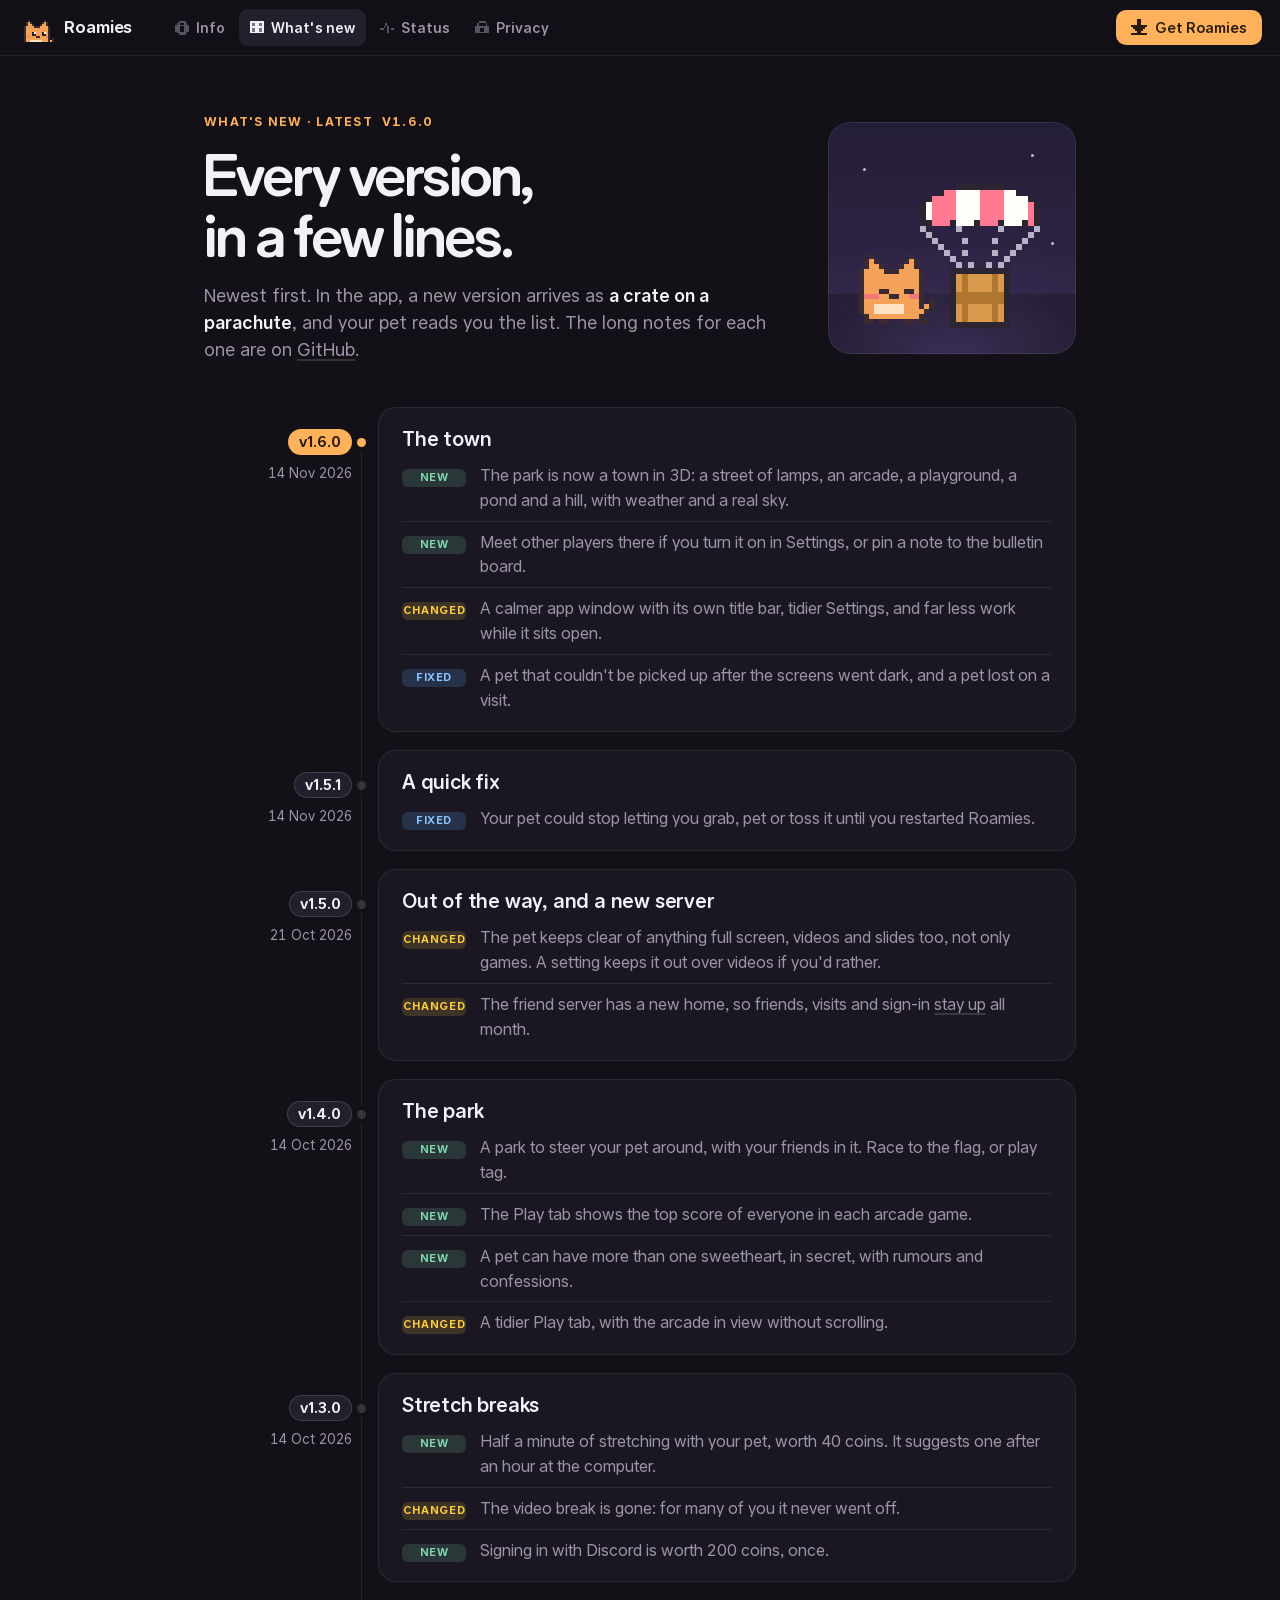
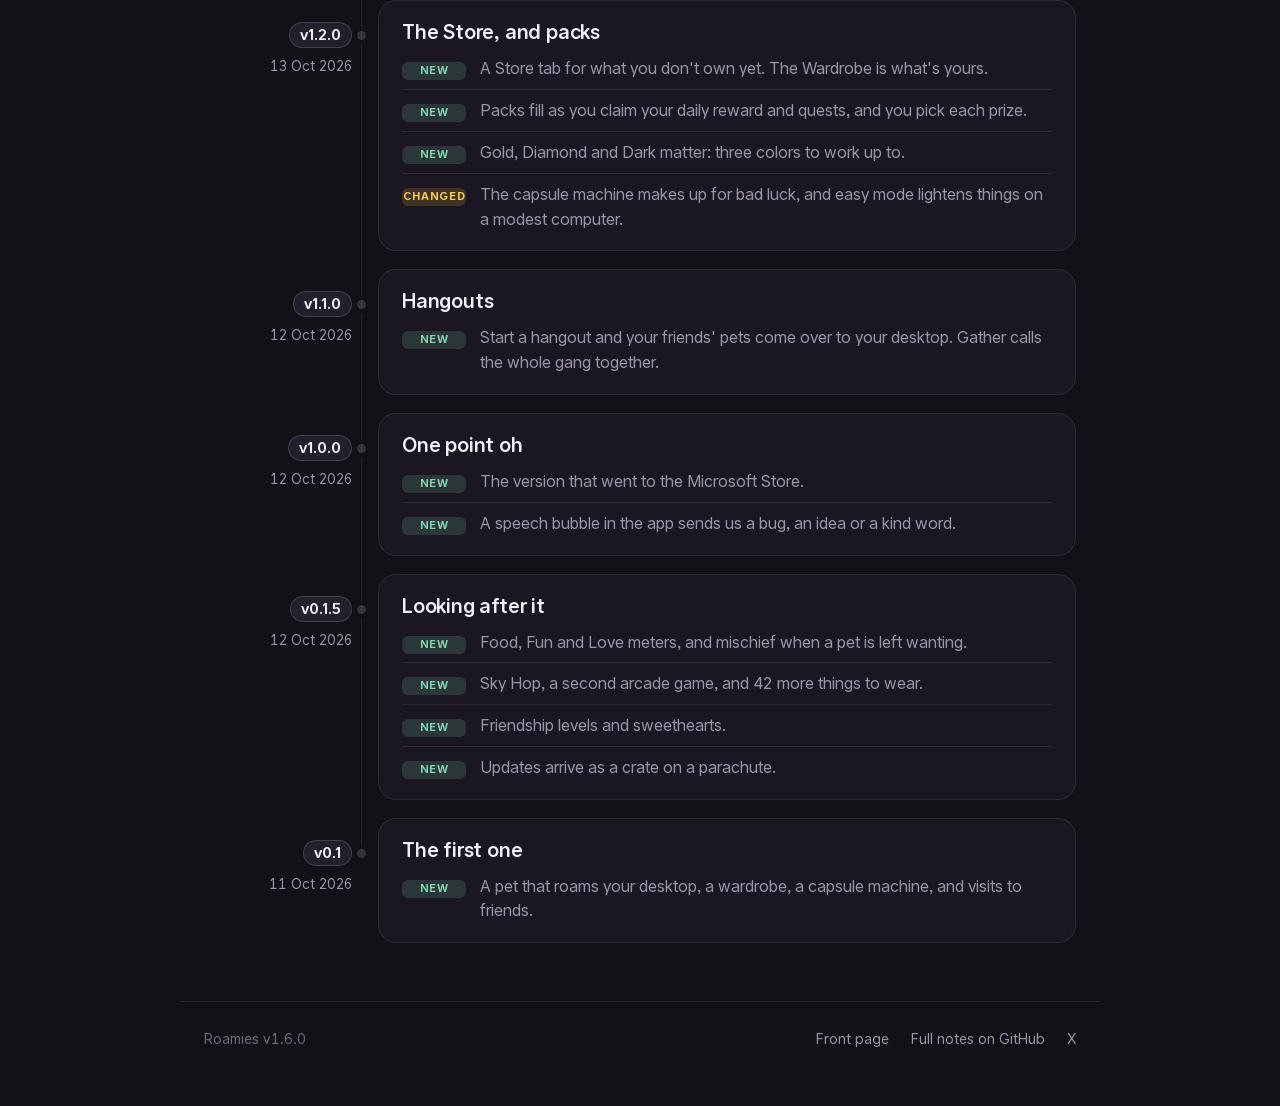
==== changelog.html @ f2e9f88b "Info, what's new, status and a page for a wrong address: four side pages in the app window's own loo" ====
<!doctype html>
<html lang="en">
<head>
<meta charset="utf-8">
<meta name="viewport" content="width=device-width, initial-scale=1">
<title>Roamies: what's new</title>
<meta name="description" content="Every version of the Roamies desktop pet, newest first, in a few lines each.">
<meta property="og:title" content="Roamies: what's new">
<meta property="og:description" content="Every version of the desktop pet, newest first, in a few lines each.">
<meta property="og:type" content="website">
<meta property="og:site_name" content="Roamies">
<meta property="og:url" content="https://userlaws.github.io/roamies/changelog.html">
<meta property="og:image" content="https://userlaws.github.io/roamies/preview.png">
<meta name="twitter:card" content="summary_large_image">
<meta name="twitter:site" content="@roamiesapp">
<link rel="canonical" href="https://userlaws.github.io/roamies/changelog.html">
<meta name="theme-color" content="#131017">
<link rel="icon" type="image/png" href="favicon.png">
<link rel="preload" href="fonts/Allo.woff2" as="font" type="font/woff2" crossorigin>
<link rel="stylesheet" href="css/pages.css">
</head>
<body>

<header class="top">
  <a class="brand" href="./" aria-label="Roamies, to the front page"><canvas id="brandFace" width="16" height="14"></canvas><span>Roamies</span></a>
  <nav class="tabs" aria-label="Pages">
    <a href="info.html"><canvas data-ico="info"></canvas>Info</a>
    <a class="on" href="changelog.html" aria-current="page"><canvas data-ico="box"></canvas>What's new</a>
    <a href="status.html"><canvas data-ico="pulse"></canvas>Status</a>
    <a href="privacy.html"><canvas data-ico="lock"></canvas>Privacy</a>
  </nav>
  <div class="top-end"><a class="btn" href="https://github.com/userlaws/roamies/releases/latest/download/Roamies-Setup.exe"><canvas data-ico="down"></canvas><span>Get Roamies</span></a></div>
</header>

<main class="wrap">
  <section class="hero">
    <div>
      <p class="kick">What's new · latest <span data-version>v1.6.0</span></p>
      <h1>Every version, in a few lines.</h1>
      <p class="lede">Newest first. In the app, a new version arrives as <b>a crate on a parachute</b>, and your pet reads you the list. The long notes for each one are on <a href="https://github.com/userlaws/roamies/releases">GitHub</a>.</p>
    </div>
    <div class="stage" aria-hidden="true">
      <i class="star" style="left: 14%; top: 20%"></i><i class="star" style="left: 82%; top: 14%; animation-delay: -1.4s"></i><i class="star" style="left: 90%; top: 52%; animation-delay: -.6s"></i>
      <canvas class="pet by" data-pet="cat" data-pose="happy" width="16" height="23"></canvas>
      <canvas class="drop" data-art="drop" width="20" height="24"></canvas>
    </div>
  </section>

  <!-- A version is one <li class="rel">: its number and day, a few words for a heading, and up to four lines.
       The newest goes first and carries class="newest". Tags: t-new (New), t-chg (Changed), t-fix (Fixed). -->
  <ol class="log" reversed>
    <li class="rel newest" id="v1.6.0">
      <div class="rel-when"><b>v1.6.0</b><time datetime="2026-11-14">14 Nov 2026</time></div>
      <article class="card">
        <h2>The town</h2>
        <ul class="changes">
          <li><i class="t-new">New</i><span>The park is now a town in 3D: a street of lamps, an arcade, a playground, a pond and a hill, with weather and a real sky.</span></li>
          <li><i class="t-new">New</i><span>Meet other players there if you turn it on in Settings, or pin a note to the bulletin board.</span></li>
          <li><i class="t-chg">Changed</i><span>A calmer app window with its own title bar, tidier Settings, and far less work while it sits open.</span></li>
          <li><i class="t-fix">Fixed</i><span>A pet that couldn't be picked up after the screens went dark, and a pet lost on a visit.</span></li>
        </ul>
      </article>
    </li>

    <li class="rel" id="v1.5.1">
      <div class="rel-when"><b>v1.5.1</b><time datetime="2026-11-14">14 Nov 2026</time></div>
      <article class="card">
        <h2>A quick fix</h2>
        <ul class="changes">
          <li><i class="t-fix">Fixed</i><span>Your pet could stop letting you grab, pet or toss it until you restarted Roamies.</span></li>
        </ul>
      </article>
    </li>

    <li class="rel" id="v1.5.0">
      <div class="rel-when"><b>v1.5.0</b><time datetime="2026-10-21">21 Oct 2026</time></div>
      <article class="card">
        <h2>Out of the way, and a new server</h2>
        <ul class="changes">
          <li><i class="t-chg">Changed</i><span>The pet keeps clear of anything full screen, videos and slides too, not only games. A setting keeps it out over videos if you'd rather.</span></li>
          <li><i class="t-chg">Changed</i><span>The friend server has a new home, so friends, visits and sign-in <a href="status.html">stay up</a> all month.</span></li>
        </ul>
      </article>
    </li>

    <li class="rel" id="v1.4.0">
      <div class="rel-when"><b>v1.4.0</b><time datetime="2026-10-14">14 Oct 2026</time></div>
      <article class="card">
        <h2>The park</h2>
        <ul class="changes">
          <li><i class="t-new">New</i><span>A park to steer your pet around, with your friends in it. Race to the flag, or play tag.</span></li>
          <li><i class="t-new">New</i><span>The Play tab shows the top score of everyone in each arcade game.</span></li>
          <li><i class="t-new">New</i><span>A pet can have more than one sweetheart, in secret, with rumours and confessions.</span></li>
          <li><i class="t-chg">Changed</i><span>A tidier Play tab, with the arcade in view without scrolling.</span></li>
        </ul>
      </article>
    </li>

    <li class="rel" id="v1.3.0">
      <div class="rel-when"><b>v1.3.0</b><time datetime="2026-10-14">14 Oct 2026</time></div>
      <article class="card">
        <h2>Stretch breaks</h2>
        <ul class="changes">
          <li><i class="t-new">New</i><span>Half a minute of stretching with your pet, worth 40 coins. It suggests one after an hour at the computer.</span></li>
          <li><i class="t-chg">Changed</i><span>The video break is gone: for many of you it never went off.</span></li>
          <li><i class="t-new">New</i><span>Signing in with Discord is worth 200 coins, once.</span></li>
        </ul>
      </article>
    </li>

    <li class="rel" id="v1.2.0">
      <div class="rel-when"><b>v1.2.0</b><time datetime="2026-10-13">13 Oct 2026</time></div>
      <article class="card">
        <h2>The Store, and packs</h2>
        <ul class="changes">
          <li><i class="t-new">New</i><span>A Store tab for what you don't own yet. The Wardrobe is what's yours.</span></li>
          <li><i class="t-new">New</i><span>Packs fill as you claim your daily reward and quests, and you pick each prize.</span></li>
          <li><i class="t-new">New</i><span>Gold, Diamond and Dark matter: three colors to work up to.</span></li>
          <li><i class="t-chg">Changed</i><span>The capsule machine makes up for bad luck, and easy mode lightens things on a modest computer.</span></li>
        </ul>
      </article>
    </li>

    <li class="rel" id="v1.1.0">
      <div class="rel-when"><b>v1.1.0</b><time datetime="2026-10-12">12 Oct 2026</time></div>
      <article class="card">
        <h2>Hangouts</h2>
        <ul class="changes">
          <li><i class="t-new">New</i><span>Start a hangout and your friends' pets come over to your desktop. Gather calls the whole gang together.</span></li>
        </ul>
      </article>
    </li>

    <li class="rel" id="v1.0.0">
      <div class="rel-when"><b>v1.0.0</b><time datetime="2026-10-12">12 Oct 2026</time></div>
      <article class="card">
        <h2>One point oh</h2>
        <ul class="changes">
          <li><i class="t-new">New</i><span>The version that went to the Microsoft Store.</span></li>
          <li><i class="t-new">New</i><span>A speech bubble in the app sends us a bug, an idea or a kind word.</span></li>
        </ul>
      </article>
    </li>

    <li class="rel" id="v0.1.5">
      <div class="rel-when"><b>v0.1.5</b><time datetime="2026-10-12">12 Oct 2026</time></div>
      <article class="card">
        <h2>Looking after it</h2>
        <ul class="changes">
          <li><i class="t-new">New</i><span>Food, Fun and Love meters, and mischief when a pet is left wanting.</span></li>
          <li><i class="t-new">New</i><span>Sky Hop, a second arcade game, and 42 more things to wear.</span></li>
          <li><i class="t-new">New</i><span>Friendship levels and sweethearts.</span></li>
          <li><i class="t-new">New</i><span>Updates arrive as a crate on a parachute.</span></li>
        </ul>
      </article>
    </li>

    <li class="rel" id="v0.1.0">
      <div class="rel-when"><b>v0.1</b><time datetime="2026-10-11">11 Oct 2026</time></div>
      <article class="card">
        <h2>The first one</h2>
        <ul class="changes">
          <li><i class="t-new">New</i><span>A pet that roams your desktop, a wardrobe, a capsule machine, and visits to friends.</span></li>
        </ul>
      </article>
    </li>
  </ol>
</main>

<footer class="foot">
  <span>Roamies <span data-version>v1.6.0</span></span>
  <a href="./">Front page</a><a href="https://github.com/userlaws/roamies/releases">Full notes on GitHub</a><a href="https://x.com/roamiesapp">X</a>
</footer>

<script src="js/sprites.js"></script>
<script src="js/pages.js"></script>
</body>
</html>
---- css/pages.css ----
/* The side pages: info, what's new, status and the page for a wrong address.
   The front page is the pet's desktop. These are the app's own window: calm surfaces in a few steps of the same
   night purple, hairline edges, one accent (orange), and Allo for the type. Pixel art is for the pets and their
   things; everything around them is smooth. This file stands alone: it does not need site.css. */
/* Allo, by Josh Puckett (SIL Open Font License 1.1: fonts/Allo-OFL.txt). One variable file: weight 100 to 900. */
@font-face { font-family: "Allo"; src: url("../fonts/Allo.woff2") format("woff2"); font-weight: 100 900; font-style: normal; font-display: swap; }
:root {
  --bg: #131017; --panel: #1b1722; --raised: #241f2d; --hover: #2c2638; --line: #ffffff14; --line-strong: #ffffff24;
  --ink: #f4f0f7; --muted: #9c94a8; --faint: #6f6879; --accent: #ffb25b; --accent-ink: #2a1a0c; --pink: #ff7a90; --good: #7fd6b0; --warn: #ffcf3f; --sky: #5aa9ff;
  --ui: "Allo", "Segoe UI Variable Text", "Segoe UI", system-ui, sans-serif;
  --display: "Allo", "Segoe UI Variable Display", "Segoe UI", system-ui, sans-serif;
  --code: "Cascadia Mono", Consolas, ui-monospace, monospace;
  --top-h: 56px;
}
* { box-sizing: border-box; }
html { scroll-behavior: smooth; scroll-padding-top: calc(var(--top-h) + 20px); -webkit-text-size-adjust: 100%; }
body { margin: 0; background: var(--bg); color: var(--ink); font: 16px/1.55 var(--ui); font-variant-numeric: tabular-nums; -webkit-font-smoothing: antialiased; overflow-x: hidden; }
canvas { image-rendering: pixelated; }
button { font: inherit; color: inherit; cursor: pointer; }
[hidden] { display: none !important; }
:focus-visible { outline: 2px solid var(--accent); outline-offset: 2px; border-radius: 6px; }
::selection { background: var(--accent); color: var(--accent-ink); }
p { margin: 0 0 12px; }
p:last-child { margin-bottom: 0; }
a { color: inherit; text-decoration-color: var(--line-strong); text-decoration-thickness: 1.5px; text-underline-offset: 3px; transition: color .15s, text-decoration-color .15s; }
a:hover { color: var(--accent); text-decoration-color: currentColor; }
.muted { color: var(--muted); }
.small { font-size: 14px; }
code { padding: 2px 7px; border-radius: 6px; background: var(--raised); font: 13.5px var(--code); }
kbd { display: inline-block; min-width: 26px; padding: 2px 7px 3px; border-radius: 7px; background: var(--raised); box-shadow: inset 0 0 0 1px var(--line-strong), 0 2px 0 #0006; font: 600 13px/1.4 var(--ui); text-align: center; }

/* ---------- the header: the app window's own title bar, with a tab a page ---------- */
.top { position: sticky; top: 0; z-index: 20; display: flex; align-items: center; gap: 2px; height: var(--top-h); padding: 0 18px 0 22px; background: color-mix(in srgb, var(--bg) 88%, transparent); backdrop-filter: blur(14px); -webkit-backdrop-filter: blur(14px); border-bottom: 1px solid var(--line); }
.brand { display: flex; align-items: center; gap: 10px; margin-right: 22px; padding: 6px 8px 6px 0; font: 650 17px/1 var(--display); letter-spacing: -.1px; color: var(--ink); text-decoration: none; white-space: nowrap; }
.brand:hover { color: var(--ink); }
.brand canvas { width: 32px; height: 28px; transition: transform .15s; }
.brand:hover canvas { transform: translateY(-2px); }
.tabs { display: flex; gap: 3px; min-width: 0; overflow-x: auto; scrollbar-width: none; }
.tabs::-webkit-scrollbar { display: none; }
.tabs a { display: flex; align-items: center; gap: 7px; padding: 8px 11px; border-radius: 9px; white-space: nowrap; color: var(--muted); font-weight: 600; font-size: 14px; text-decoration: none; transition: background-color .15s, color .15s; }
.tabs a:hover { color: var(--ink); background: #ffffff0a; }
.tabs a.on { color: var(--ink); background: var(--raised); }
.tabs canvas { width: 14px; height: 14px; opacity: .5; }
.tabs a.on canvas, .tabs a:hover canvas { opacity: 1; }
.top-end { margin-left: auto; display: flex; align-items: center; gap: 10px; padding-left: 12px; }
/* the lamp on the Status tab: grey until the status page has looked */
.lamp { flex: none; display: inline-block; width: 8px; height: 8px; border-radius: 50%; background: var(--faint); }
.lamp.ok { background: var(--good); box-shadow: 0 0 0 3px color-mix(in srgb, var(--good) 22%, transparent); }
.lamp.some { background: var(--warn); box-shadow: 0 0 0 3px color-mix(in srgb, var(--warn) 22%, transparent); }
.lamp.bad { background: var(--pink); box-shadow: 0 0 0 3px color-mix(in srgb, var(--pink) 22%, transparent); }
.lamp.wait { background: var(--warn); animation: lamp 1.1s ease-in-out infinite; }
@keyframes lamp { 50% { opacity: .3; } }

/* ---------- buttons: flat, a soft press ---------- */
.btn { display: inline-flex; align-items: center; justify-content: center; gap: 8px; border: 0; border-radius: 10px; padding: 9px 15px; font-weight: 600; font-size: 14.5px; line-height: 1.2; background: var(--accent); color: var(--accent-ink); text-decoration: none; white-space: nowrap; transition: background-color .15s, filter .15s, transform .1s; }
.btn:hover { filter: brightness(1.07); color: var(--accent-ink); }
.btn:active { transform: scale(.97); }
.btn.ghost { background: var(--raised); color: var(--ink); box-shadow: inset 0 0 0 1px var(--line); }
.btn.ghost:hover { background: var(--hover); filter: none; color: var(--ink); }
.btn.big { padding: 13px 22px; font-size: 16px; border-radius: 12px; }
.btn:disabled { background: var(--raised); color: var(--faint); cursor: default; filter: none; transform: none; }
.btn canvas { width: 16px; height: 16px; }
.btn-row { display: flex; flex-wrap: wrap; align-items: center; gap: 10px; }

/* ---------- the page ---------- */
.wrap { max-width: 920px; margin: 0 auto; padding: 56px 24px 40px; }
.hero { display: grid; grid-template-columns: minmax(0, 1fr) auto; gap: 28px 44px; align-items: center; margin-bottom: 44px; }
.kick { display: flex; align-items: center; gap: 9px; margin: 0 0 14px; color: var(--accent); font-size: 12.5px; font-weight: 700; letter-spacing: .1em; text-transform: uppercase; }
h1 { margin: 0 0 16px; font: 650 clamp(36px, 5.6vw, 58px)/1.04 var(--display); letter-spacing: -.03em; text-wrap: balance; }
.lede { max-width: 54ch; margin: 0; color: var(--muted); font-size: 18px; line-height: 1.5; text-wrap: pretty; }
.lede b, .lede strong { color: var(--ink); font-weight: 600; }
.hero .btn-row { margin-top: 24px; }
/* the stage: the pet's bit of dusk, as in the app's side panel */
.stage { position: relative; width: 248px; height: 232px; border-radius: 22px; overflow: hidden; display: flex; align-items: flex-end; justify-content: center;
  background: radial-gradient(120% 70% at 50% 100%, #3a2d55 0%, transparent 70%), linear-gradient(#241d38, #2f2546 74%, #1f1a2b 74%, #1b1724); box-shadow: inset 0 0 0 1px var(--line); transition: background-color .4s; }
.stage canvas.pet { width: 128px; height: auto; margin-bottom: 30px; transform-origin: 50% 100%; }
.stage .star { position: absolute; width: 3px; height: 3px; border-radius: 50%; background: #fff; opacity: .7; animation: lamp 3s ease-in-out infinite; }
.stage.wide { width: 100%; height: 300px; }
/* a storm: the same stage with the light gone out of it, and rain */
.stage.storm { background: linear-gradient(#15121c, #1e1a29 74%, #17141f 74%, #131017); }
.stage.storm::before { content: ""; position: absolute; inset: -40px 0 26%; background: repeating-linear-gradient(100deg, transparent 0 22px, #8fa3c838 22px 23.5px, transparent 23.5px 54px); animation: rain .5s linear infinite; }
@keyframes rain { to { transform: translate(-9.5px, 54px); } }
.stage.fair { background: radial-gradient(120% 70% at 50% 100%, #3a2d55 0%, transparent 70%), linear-gradient(#241d38, #2f2546 74%, #1f1a2b 74%, #1b1724); }
/* what the pet has to say */
.says { position: absolute; left: 50%; top: 10px; max-width: calc(100% - 28px); padding: 7px 12px 8px; border-radius: 12px; background: var(--ink); color: #1d1826; font-weight: 600; font-size: 14.5px; line-height: 1.25; text-align: center; transform: translateX(-50%); white-space: nowrap; animation: says .22s ease-out; }
.says::after { content: ""; position: absolute; left: 50%; bottom: -5px; width: 12px; height: 12px; margin-left: -6px; border-radius: 2px; background: var(--ink); transform: rotate(45deg); }
.says:empty { display: none; }
@keyframes says { from { transform: translateX(-50%) translateY(6px) scale(.94); } }

/* ---------- cards ---------- */
.card { position: relative; margin-bottom: 18px; padding: 24px 26px 26px; border-radius: 18px; background: var(--panel); box-shadow: inset 0 0 0 1px var(--line); }
.card > header { display: flex; align-items: center; gap: 12px; margin-bottom: 16px; }
.card h2 { margin: 0; font: 600 21px/1.2 var(--display); letter-spacing: -.2px; }
.card > header small { margin-left: auto; color: var(--muted); font-size: 13.5px; text-align: right; }
.gi { flex: none; display: grid; place-items: center; width: 34px; height: 34px; border-radius: 10px; background: color-mix(in srgb, var(--accent) 10%, var(--raised)); color: var(--accent); }
.gi canvas { width: 16px; height: 16px; }
.two { display: grid; grid-template-columns: 1fr 1fr; gap: 18px; }
.two > .card { margin-bottom: 0; }
.two { margin-bottom: 18px; }
h3 { margin: 22px 0 10px; font: 600 12px/1 var(--ui); text-transform: uppercase; letter-spacing: .08em; color: var(--muted); }
h3:first-child { margin-top: 0; }
/* one grouped list with hairlines: a word, and what it means */
.rows { margin: 0; padding: 0; list-style: none; }
.rows > li, .rows > div { display: grid; grid-template-columns: 112px minmax(0, 1fr); gap: 4px 18px; align-items: baseline; padding: 13px 0; border-top: 1px solid var(--line); }
.rows > li:first-child, .rows > div:first-child { border-top: 0; padding-top: 2px; }
.rows > li:last-child, .rows > div:last-child { padding-bottom: 0; }
.rows b, .rows dt { font-weight: 650; color: var(--ink); }
.rows dd { margin: 0; }
.rows span, .rows dd { color: var(--muted); }
.rows span b, .rows dd b { color: var(--ink); font-weight: 600; }
.rows a.go { color: var(--accent); font-weight: 600; font-size: 14px; text-decoration: none; white-space: nowrap; }
.rows a.go:hover { text-decoration: underline; }
.dots { margin: 0; padding: 0; list-style: none; }
.dots li { position: relative; padding: 5px 0 5px 20px; color: var(--muted); }
.dots li::before { content: ""; position: absolute; left: 3px; top: 14px; width: 6px; height: 6px; border-radius: 50%; background: var(--good); }
.dots.waits li::before { background: var(--warn); }
.dots b { color: var(--ink); font-weight: 600; }

/* ---------- info ---------- */
.facts { display: grid; grid-template-columns: repeat(5, minmax(0, 1fr)); gap: 10px; margin: 0 0 18px; padding: 0; list-style: none; }
.facts li { padding: 16px 10px 14px; border-radius: 16px; background: var(--panel); box-shadow: inset 0 0 0 1px var(--line); text-align: center; }
.facts .fig { display: flex; align-items: flex-end; justify-content: center; height: 72px; margin-bottom: 10px; }
.facts canvas { display: block; width: 48px; height: auto; }
.facts b { display: block; font: 650 30px/1 var(--display); letter-spacing: -.02em; }
.facts span { display: block; margin-top: 5px; color: var(--muted); font-size: 13.5px; }
.asks details { border-top: 1px solid var(--line); }
.asks details:first-of-type { border-top: 0; }
.asks summary { display: flex; align-items: center; gap: 12px; padding: 14px 0; font-weight: 600; cursor: pointer; list-style: none; transition: color .15s; }
.asks details:first-of-type summary { padding-top: 2px; }
.asks summary::-webkit-details-marker { display: none; }
.asks summary::after { content: ""; flex: none; width: 8px; height: 8px; margin: -4px 4px 0 auto; border-right: 2px solid var(--muted); border-bottom: 2px solid var(--muted); transform: rotate(45deg); transition: transform .18s; }
.asks details[open] summary::after { transform: rotate(-135deg); margin-top: 4px; }
.asks summary:hover { color: var(--accent); }
.asks details p { max-width: 64ch; margin: 0 0 16px; color: var(--muted); }
.asks details p b { color: var(--ink); font-weight: 600; }
.get { display: flex; flex-wrap: wrap; align-items: center; gap: 18px 28px; padding: 26px 28px; background: radial-gradient(90% 140% at 100% 0%, #ffb25b1c, transparent 60%), var(--panel); }
.get div { flex: 1; min-width: 240px; }
.get h2 { margin-bottom: 6px; font-size: 24px; }
.get p { color: var(--muted); }
.doors { display: grid; grid-template-columns: repeat(3, minmax(0, 1fr)); gap: 12px; margin: 0 0 18px; padding: 0; list-style: none; }
.doors a { display: block; height: 100%; padding: 18px 20px 20px; border-radius: 16px; background: var(--panel); box-shadow: inset 0 0 0 1px var(--line); text-decoration: none; transition: transform .15s, box-shadow .15s, background-color .15s; }
.doors a:hover { color: var(--ink); background: var(--raised); transform: translateY(-2px); box-shadow: inset 0 0 0 1.5px var(--accent), 0 10px 24px #0006; }
.doors b { display: flex; align-items: center; gap: 9px; margin-bottom: 6px; font: 600 17px/1.2 var(--display); }
.doors b canvas { width: 14px; height: 14px; color: var(--accent); }
.doors span { color: var(--muted); font-size: 14.5px; line-height: 1.4; }

/* ---------- what's new: one row a version, newest first ---------- */
.log { position: relative; margin: 0; padding: 0; list-style: none; }
.rel { display: grid; grid-template-columns: 148px minmax(0, 1fr); gap: 0 26px; padding-bottom: 18px; scroll-margin-top: calc(var(--top-h) + 20px); }
.rel-when { position: relative; padding-top: 22px; text-align: right; }
.rel-when b { display: inline-block; padding: 5px 11px 6px; border-radius: 999px; background: var(--raised); box-shadow: inset 0 0 0 1px var(--line-strong); font: 650 15px/1 var(--display); }
.rel-when time { display: block; margin-top: 8px; color: var(--muted); font-size: 13.5px; }
/* the thread the versions hang on */
.rel-when::after { content: ""; position: absolute; right: -14px; top: 31px; width: 9px; height: 9px; border-radius: 50%; background: var(--line-strong); box-shadow: 0 0 0 4px var(--bg); z-index: 1; }
.rel::before { content: ""; position: absolute; left: 157px; top: 0; bottom: 0; width: 1px; background: var(--line); }
.rel { position: relative; }
.rel:first-child::before { top: 34px; }
.rel:last-child::before { bottom: auto; height: 34px; }
.rel.newest .rel-when b { background: var(--accent); color: var(--accent-ink); box-shadow: none; }
.rel.newest .rel-when::after { background: var(--accent); }
.rel .card { margin: 0; padding: 20px 24px 20px; }
.rel h2 { margin: 0 0 12px; font: 600 20px/1.2 var(--display); letter-spacing: -.2px; }
.changes { margin: 0; padding: 0; list-style: none; }
.changes li { display: grid; grid-template-columns: 64px minmax(0, 1fr); gap: 14px; align-items: baseline; padding: 8px 0; border-top: 1px solid var(--line); color: var(--muted); }
.changes li:first-child { border-top: 0; padding-top: 0; }
.changes li:last-child { padding-bottom: 0; }
.changes i { padding: 3px 0 4px; border-radius: 6px; font: 700 11px/1 var(--ui); font-style: normal; letter-spacing: .06em; text-align: center; text-transform: uppercase; }
.t-new { background: color-mix(in srgb, var(--good) 16%, transparent); color: var(--good); }
.t-fix { background: color-mix(in srgb, var(--sky) 18%, transparent); color: #8cc4ff; }
.t-chg { background: color-mix(in srgb, var(--warn) 15%, transparent); color: var(--warn); }
/* how a version arrives: a crate on a parachute */
.drop { width: 120px; height: auto; margin-bottom: 26px; transform-origin: 50% 0; animation: sway 3.4s ease-in-out infinite alternate; }
@keyframes sway { from { transform: rotate(-4deg); } to { transform: rotate(4deg); } }
.stage .pet.by { position: absolute; left: 26px; bottom: 0; width: 80px; margin-bottom: 30px; }
.stage .drop { margin-left: 56px; }

/* ---------- status ---------- */
.notice { display: flex; gap: 14px; margin-bottom: 18px; padding: 18px 22px; border-radius: 16px; background: color-mix(in srgb, var(--warn) 9%, var(--panel)); box-shadow: inset 0 0 0 1px color-mix(in srgb, var(--warn) 45%, transparent); }
.notice.down { background: color-mix(in srgb, var(--pink) 9%, var(--panel)); box-shadow: inset 0 0 0 1px color-mix(in srgb, var(--pink) 50%, transparent); }
.notice .lamp { margin-top: 9px; }
.notice b { display: block; font: 600 18px/1.3 var(--display); }
.notice p { margin: 4px 0 0; color: var(--muted); }
.notice small { display: block; margin-top: 8px; color: var(--faint); font-size: 13px; }
.checks { margin: 0; padding: 0; list-style: none; }
.checks li { display: grid; grid-template-columns: 14px minmax(0, 1fr) auto; gap: 3px 14px; align-items: center; padding: 16px 0; border-top: 1px solid var(--line); }
.checks li:first-child { border-top: 0; padding-top: 2px; }
.checks li:last-child { padding-bottom: 0; }
.checks b { font-weight: 650; font-size: 17px; }
.checks em { font-style: normal; font-weight: 600; font-size: 15px; color: var(--good); text-align: right; }
.checks li.bad em { color: var(--pink); }
.checks li.some em { color: var(--warn); }
.checks li.wait em, .checks li.off em { color: var(--muted); }
.checks small { grid-column: 2 / -1; color: var(--muted); font-size: 14px; line-height: 1.45; }
.checked { display: flex; flex-wrap: wrap; align-items: center; justify-content: space-between; gap: 10px 16px; margin-top: 18px; padding-top: 16px; border-top: 1px solid var(--line); color: var(--muted); font-size: 14px; }
/* thirty days, a bar a day */
.days-row { margin-top: 20px; }
.days-row:first-of-type { margin-top: 0; }
.days-head { display: flex; align-items: baseline; justify-content: space-between; gap: 12px; margin-bottom: 9px; font-weight: 600; }
.days-head span { color: var(--muted); font-weight: 400; font-size: 14px; }
.days { display: grid; grid-template-columns: repeat(30, minmax(0, 1fr)); gap: 3px; }
.days i { height: 34px; border-radius: 3px; background: var(--raised); transition: transform .12s; }
.days i:hover { transform: scaleY(1.12); }
.days i.ok { background: var(--good); }
.days i.some { background: var(--warn); }
.days i.bad { background: var(--pink); }
.days-foot { display: flex; justify-content: space-between; margin-top: 7px; color: var(--faint); font-size: 12.5px; }
.key { display: flex; flex-wrap: wrap; gap: 6px 18px; margin: 20px 0 0; padding: 16px 0 0; border-top: 1px solid var(--line); list-style: none; color: var(--muted); font-size: 13.5px; }
.key li { display: flex; align-items: center; gap: 7px; }
.key i { width: 10px; height: 10px; border-radius: 3px; background: var(--raised); }
.key i.ok { background: var(--good); } .key i.some { background: var(--warn); } .key i.bad { background: var(--pink); }
.entries { margin: 0; padding: 0; list-style: none; }
.entries li { padding: 16px 0; border-top: 1px solid var(--line); }
.entries li:first-child { border-top: 0; padding-top: 2px; }
.entries li:last-child { padding-bottom: 0; }
.entries .when { display: block; margin-bottom: 4px; color: var(--accent); font-size: 12.5px; font-weight: 700; letter-spacing: .08em; text-transform: uppercase; }
.entries b { display: block; margin-bottom: 4px; font: 600 17px/1.3 var(--display); }
.entries p { margin: 0; color: var(--muted); }
.entries .empty { color: var(--muted); }

/* ---------- a wrong address ---------- */
.lost { max-width: 760px; padding-top: 40px; text-align: center; }
.lost h1 { margin-top: 30px; }
.lost .lede { margin: 0 auto; }
.lost .btn-row { justify-content: center; margin-top: 26px; }
.lost .hint { margin-top: 22px; color: var(--muted); font-size: 14.5px; }
.field { position: relative; height: 300px; border-radius: 22px; overflow: hidden; text-align: left;
  background: radial-gradient(120% 70% at 50% 100%, #3a2d55 0%, transparent 70%), linear-gradient(#241d38, #2f2546 74%, #1f1a2b 74%, #1b1724); box-shadow: inset 0 0 0 1px var(--line); }
.field .big404 { position: absolute; inset: 0 0 26%; display: grid; place-items: center; font: 700 clamp(120px, 26vw, 210px)/1 var(--display); letter-spacing: -.06em; color: #ffffff0b; user-select: none; }
.field .walker { position: absolute; left: 0; bottom: 26%; width: 96px; height: auto; margin-bottom: -6px; transform: translateX(var(--x, -120px)) scaleX(var(--face, 1)); will-change: transform; cursor: pointer; }
.field .print { position: absolute; bottom: calc(26% - 34px); width: 24px; height: 24px; color: #ffffff3d; opacity: 0; transition: opacity .4s; }
.field .print.on { opacity: 1; }
.field .bubble { position: absolute; bottom: calc(26% + 150px); left: 0; padding: 8px 13px 9px; border-radius: 12px; background: var(--ink); color: #1d1826; font-weight: 600; font-size: 15px; line-height: 1.25; width: max-content; max-width: min(260px, calc(100% - 24px)); text-align: center; transform: translateX(calc(var(--x, 0px) + 48px - 50%)); }
.field .bubble::after { content: ""; position: absolute; left: 50%; bottom: -5px; width: 12px; height: 12px; margin-left: -6px; border-radius: 2px; background: var(--ink); transform: rotate(45deg); }
.field .edge { position: absolute; right: 18px; bottom: calc(26% + 12px); color: var(--faint); font-size: 13px; }

/* ---------- the foot ---------- */
.foot { max-width: 920px; margin: 0 auto; padding: 26px 24px 56px; display: flex; flex-wrap: wrap; gap: 8px 22px; align-items: center; color: var(--faint); font-size: 14px; border-top: 1px solid var(--line); }
.foot span { margin-right: auto; }
.foot a { color: var(--muted); text-decoration: none; }
.foot a:hover { color: var(--accent); }
.noscript { margin: 0 0 18px; padding: 14px 18px; border-radius: 12px; background: var(--raised); color: var(--muted); }

@media (max-width: 760px) {
  .wrap { padding: 36px 16px 28px; }
  .hero { grid-template-columns: 1fr; margin-bottom: 32px; }
  .hero .stage { order: -1; width: 100%; height: 200px; }
  .stage canvas.pet { width: 112px; }
  .two, .doors { grid-template-columns: 1fr; }
  .facts { grid-template-columns: repeat(3, minmax(0, 1fr)); }
  .card { padding: 20px 18px 22px; border-radius: 16px; }
  .rows > li, .rows > div { grid-template-columns: 1fr; gap: 2px; }
  .rel { grid-template-columns: 1fr; padding-bottom: 22px; }
  .rel::before, .rel-when::after { display: none; }
  .rel-when { display: flex; align-items: center; gap: 12px; padding: 0 0 10px 4px; text-align: left; }
  .rel-when time { margin: 0; }
  .changes li { grid-template-columns: 56px minmax(0, 1fr); gap: 12px; }
  .checks li { grid-template-columns: 14px minmax(0, 1fr); }
  .checks em { grid-column: 2; text-align: left; }
  .days { gap: 2px; }
  .days i { height: 28px; border-radius: 2px; }
  .field { height: 250px; }
  .field .walker { width: 80px; }
  .field .bubble { bottom: calc(26% + 126px); transform: translateX(calc(var(--x, 0px) + 40px - 50%)); }
  .top { padding: 0 10px 0 12px; }
  .brand { margin-right: 2px; padding-right: 4px; }
  .tabs { gap: 1px; }
  .tabs a { font-size: 13px; }
  .top-end { padding-left: 6px; }
  .brand span { display: none; }
  .tabs canvas { display: none; }
  .tabs a { padding: 8px 7px; gap: 5px; }
  .top-end .btn span { display: none; }
  .top-end .btn { padding: 9px 11px; }
}
@media (prefers-reduced-motion: reduce) {
  html { scroll-behavior: auto; }
  *, *::before, *::after { animation-duration: .01s !important; animation-iteration-count: 1 !important; transition: none !important; }
}
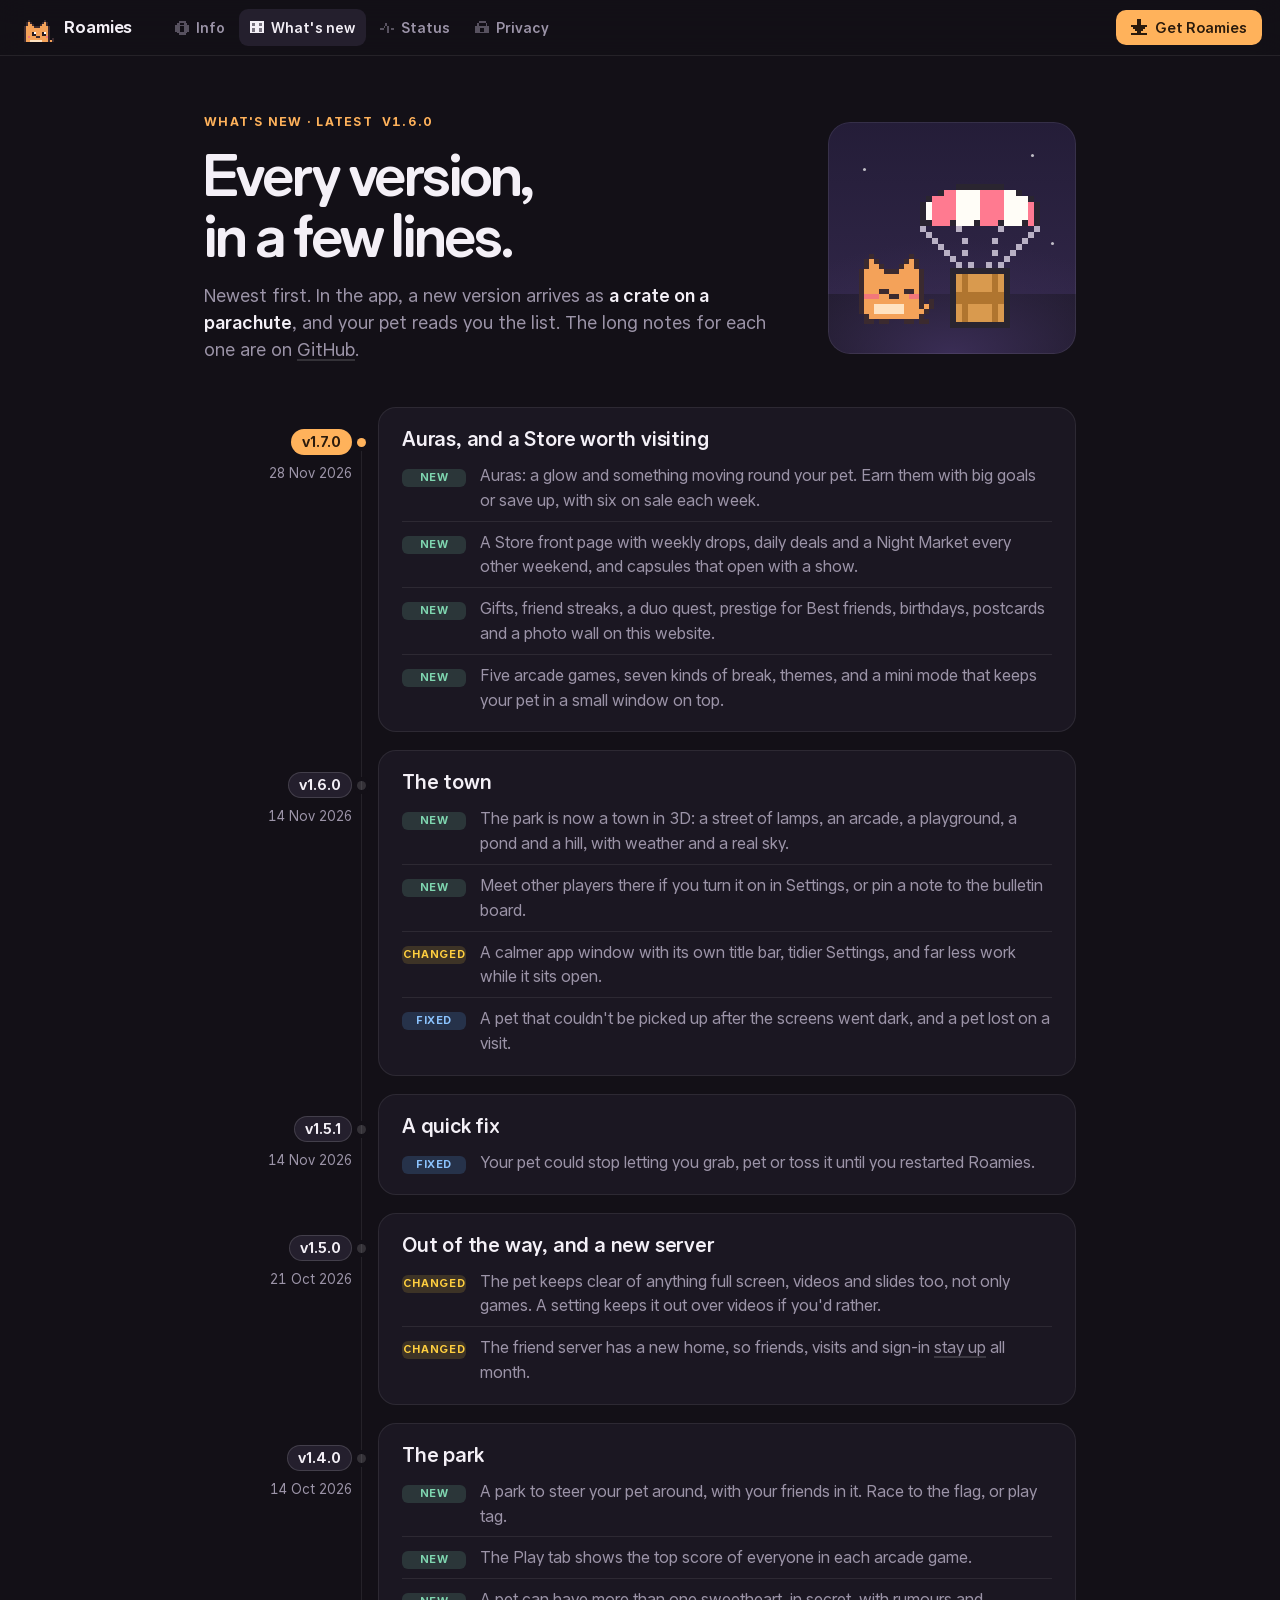
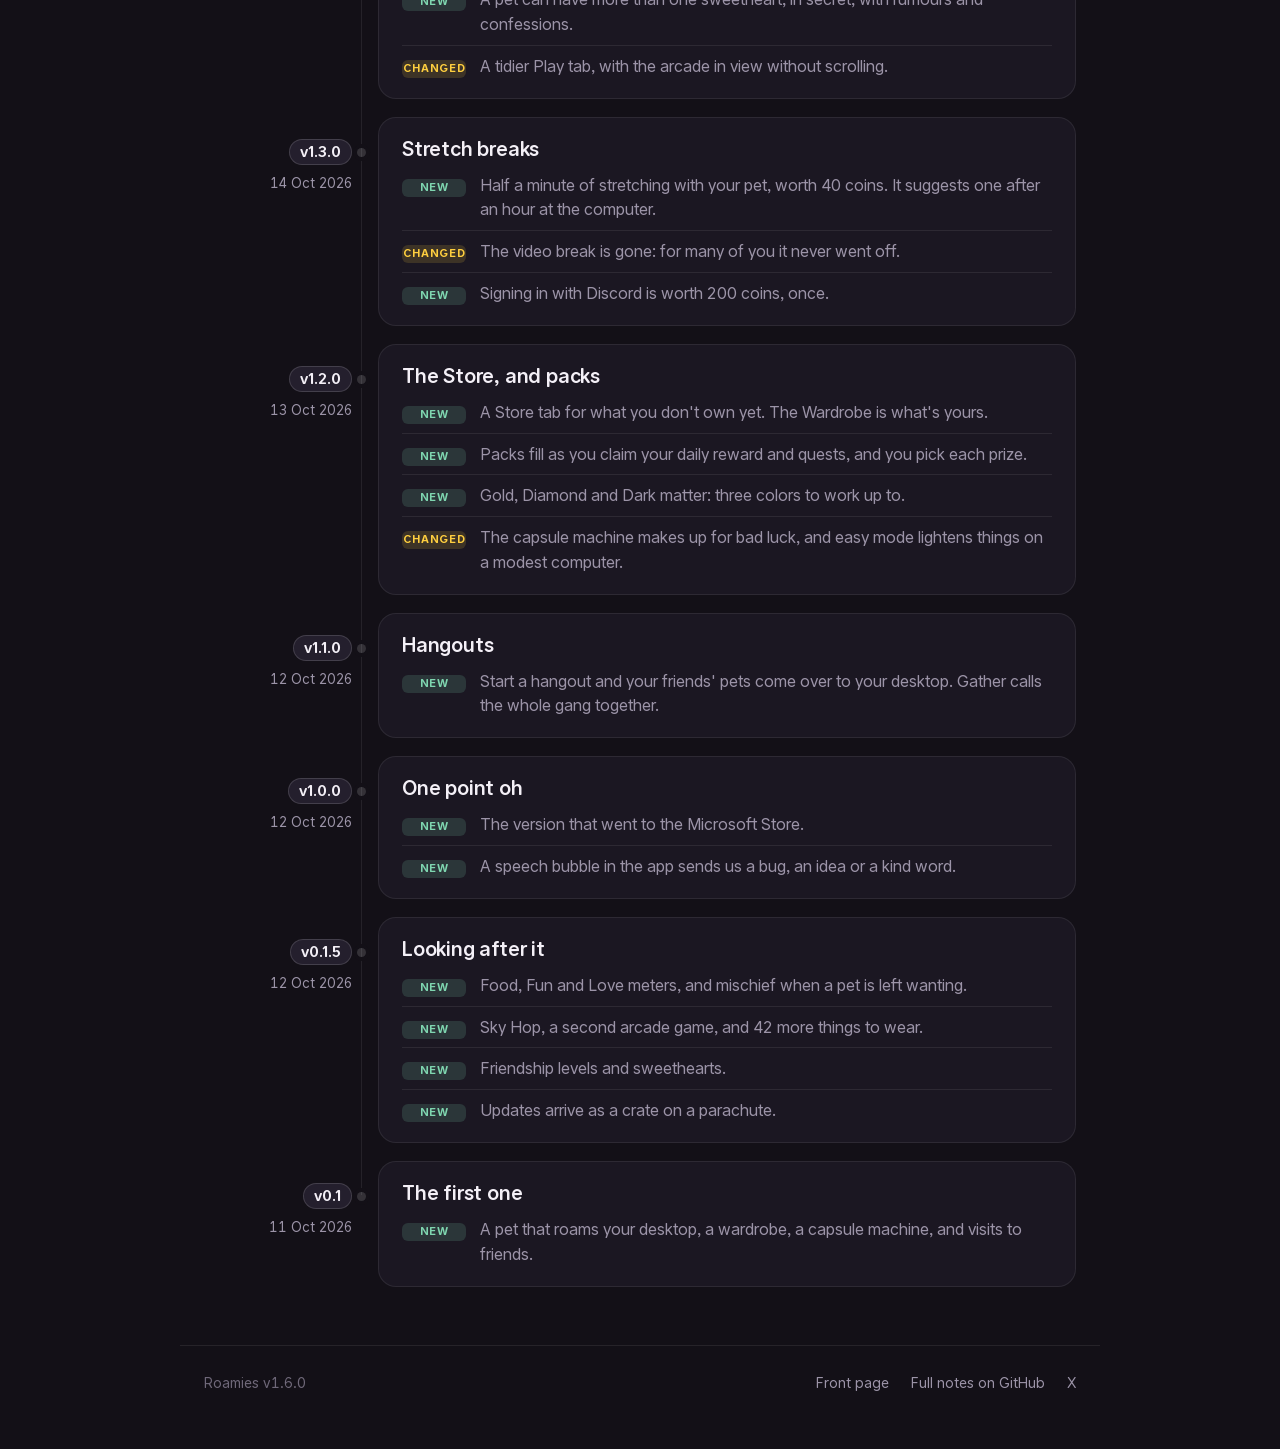
==== commit 7c57bacb: "What's new: 1.7.0 (its day to be set when it is released)" ====
--- a/changelog.html
+++ b/changelog.html
@@ -49,7 +49,20 @@
   <!-- A version is one <li class="rel">: its number and day, a few words for a heading, and up to four lines.
        The newest goes first and carries class="newest". Tags: t-new (New), t-chg (Changed), t-fix (Fixed). -->
   <ol class="log" reversed>
-    <li class="rel newest" id="v1.6.0">
+    <li class="rel newest" id="v1.7.0">
+      <div class="rel-when"><b>v1.7.0</b><time datetime="2026-11-28">28 Nov 2026</time></div>
+      <article class="card">
+        <h2>Auras, and a Store worth visiting</h2>
+        <ul class="changes">
+          <li><i class="t-new">New</i><span>Auras: a glow and something moving round your pet. Earn them with big goals or save up, with six on sale each week.</span></li>
+          <li><i class="t-new">New</i><span>A Store front page with weekly drops, daily deals and a Night Market every other weekend, and capsules that open with a show.</span></li>
+          <li><i class="t-new">New</i><span>Gifts, friend streaks, a duo quest, prestige for Best friends, birthdays, postcards and a photo wall on this website.</span></li>
+          <li><i class="t-new">New</i><span>Five arcade games, seven kinds of break, themes, and a mini mode that keeps your pet in a small window on top.</span></li>
+        </ul>
+      </article>
+    </li>
+
+    <li class="rel" id="v1.6.0">
       <div class="rel-when"><b>v1.6.0</b><time datetime="2026-11-14">14 Nov 2026</time></div>
       <article class="card">
         <h2>The town</h2>
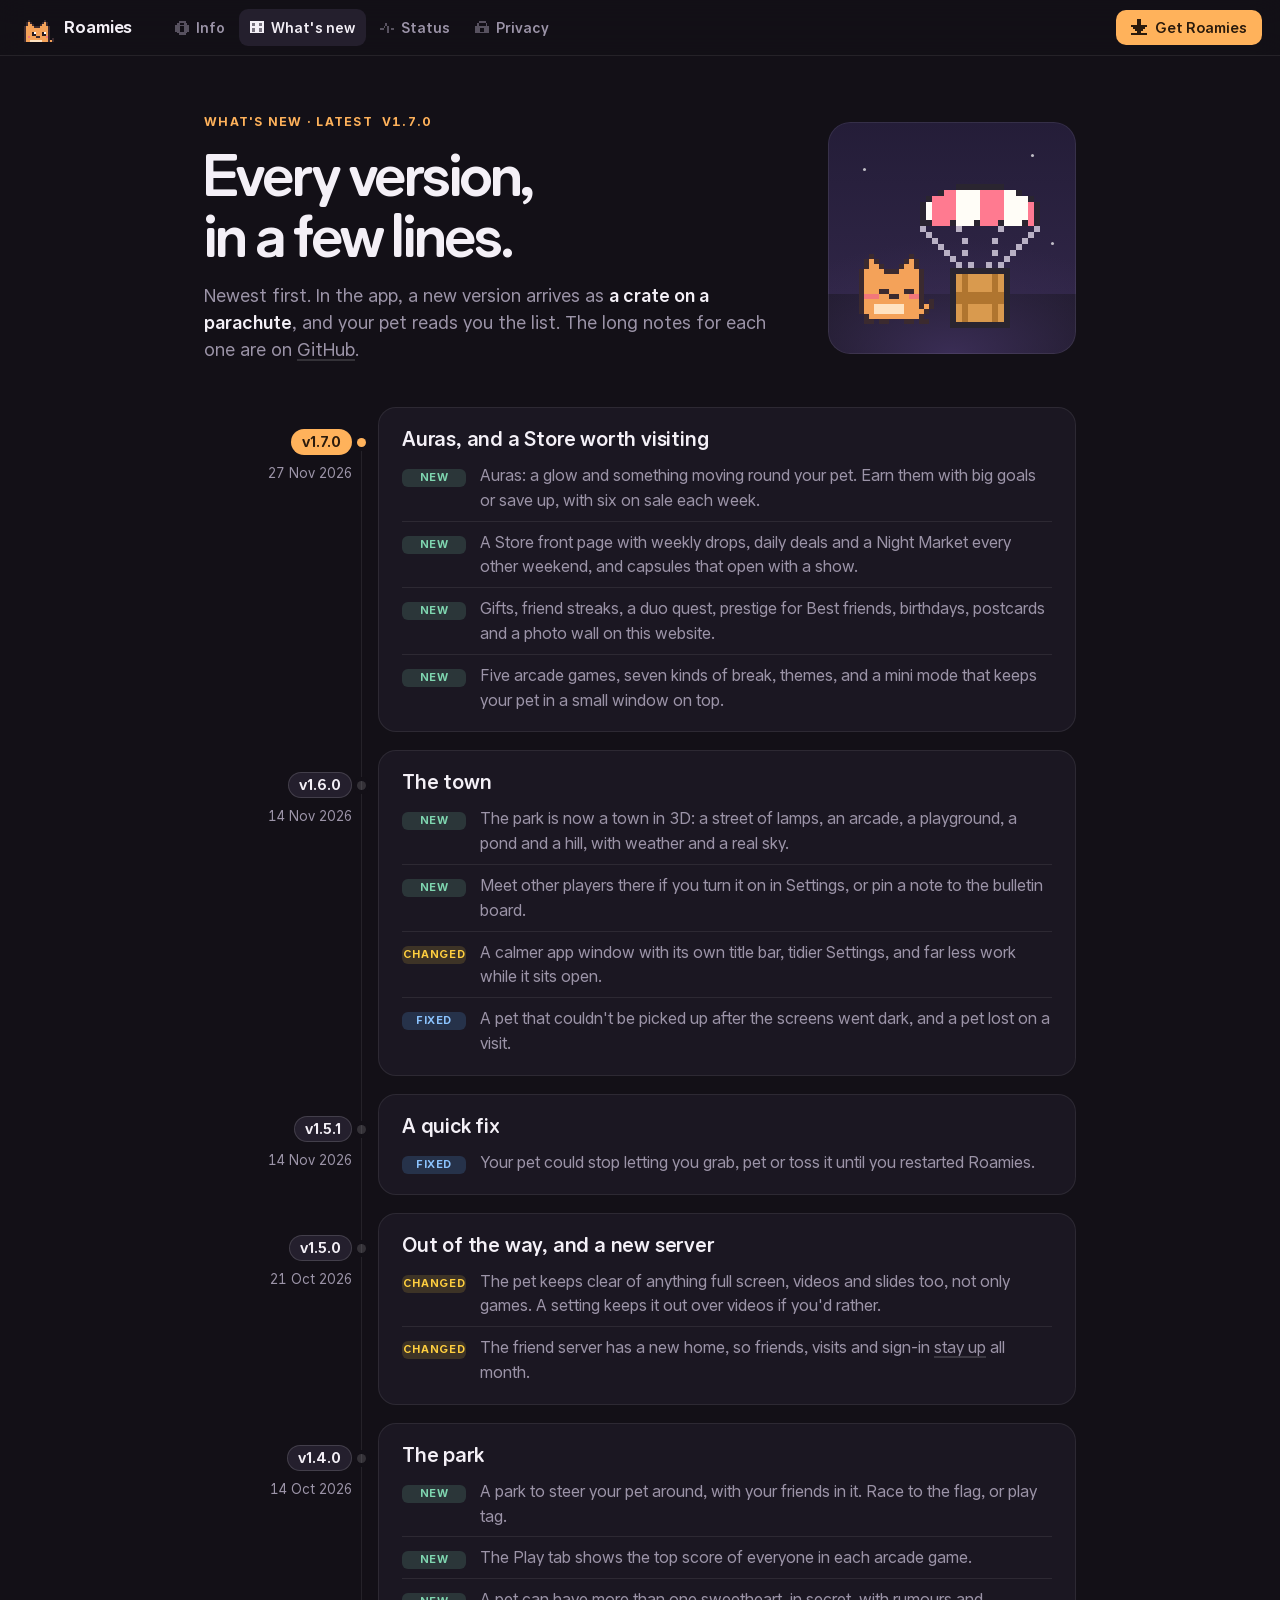
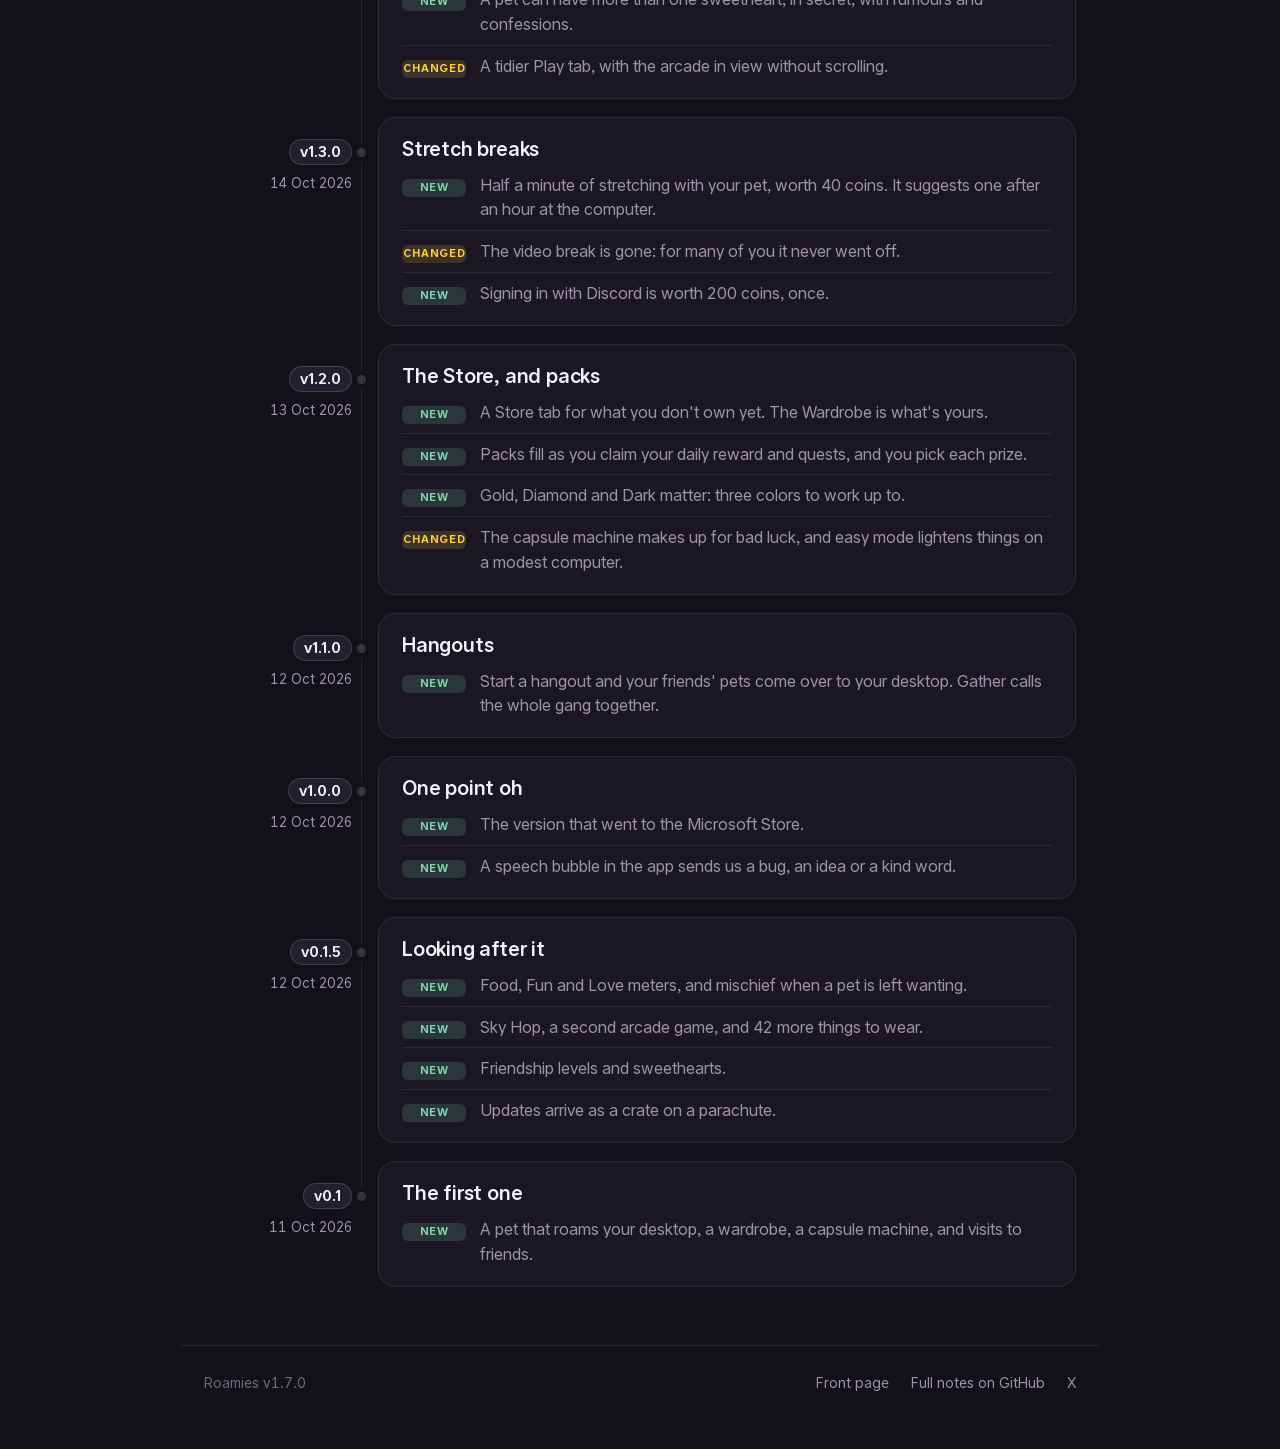
==== commit 2cfd5848: "1.7.0 on the page: its day, the version, and the art as it shipped" ====
--- a/changelog.html
+++ b/changelog.html
@@ -35,7 +35,7 @@
 <main class="wrap">
   <section class="hero">
     <div>
-      <p class="kick">What's new · latest <span data-version>v1.6.0</span></p>
+      <p class="kick">What's new · latest <span data-version>v1.7.0</span></p>
       <h1>Every version, in a few lines.</h1>
       <p class="lede">Newest first. In the app, a new version arrives as <b>a crate on a parachute</b>, and your pet reads you the list. The long notes for each one are on <a href="https://github.com/userlaws/roamies/releases">GitHub</a>.</p>
     </div>
@@ -50,7 +50,7 @@
        The newest goes first and carries class="newest". Tags: t-new (New), t-chg (Changed), t-fix (Fixed). -->
   <ol class="log" reversed>
     <li class="rel newest" id="v1.7.0">
-      <div class="rel-when"><b>v1.7.0</b><time datetime="2026-11-28">28 Nov 2026</time></div>
+      <div class="rel-when"><b>v1.7.0</b><time datetime="2026-11-27">27 Nov 2026</time></div>
       <article class="card">
         <h2>Auras, and a Store worth visiting</h2>
         <ul class="changes">
@@ -181,7 +181,7 @@
 </main>
 
 <footer class="foot">
-  <span>Roamies <span data-version>v1.6.0</span></span>
+  <span>Roamies <span data-version>v1.7.0</span></span>
   <a href="./">Front page</a><a href="https://github.com/userlaws/roamies/releases">Full notes on GitHub</a><a href="https://x.com/roamiesapp">X</a>
 </footer>
 
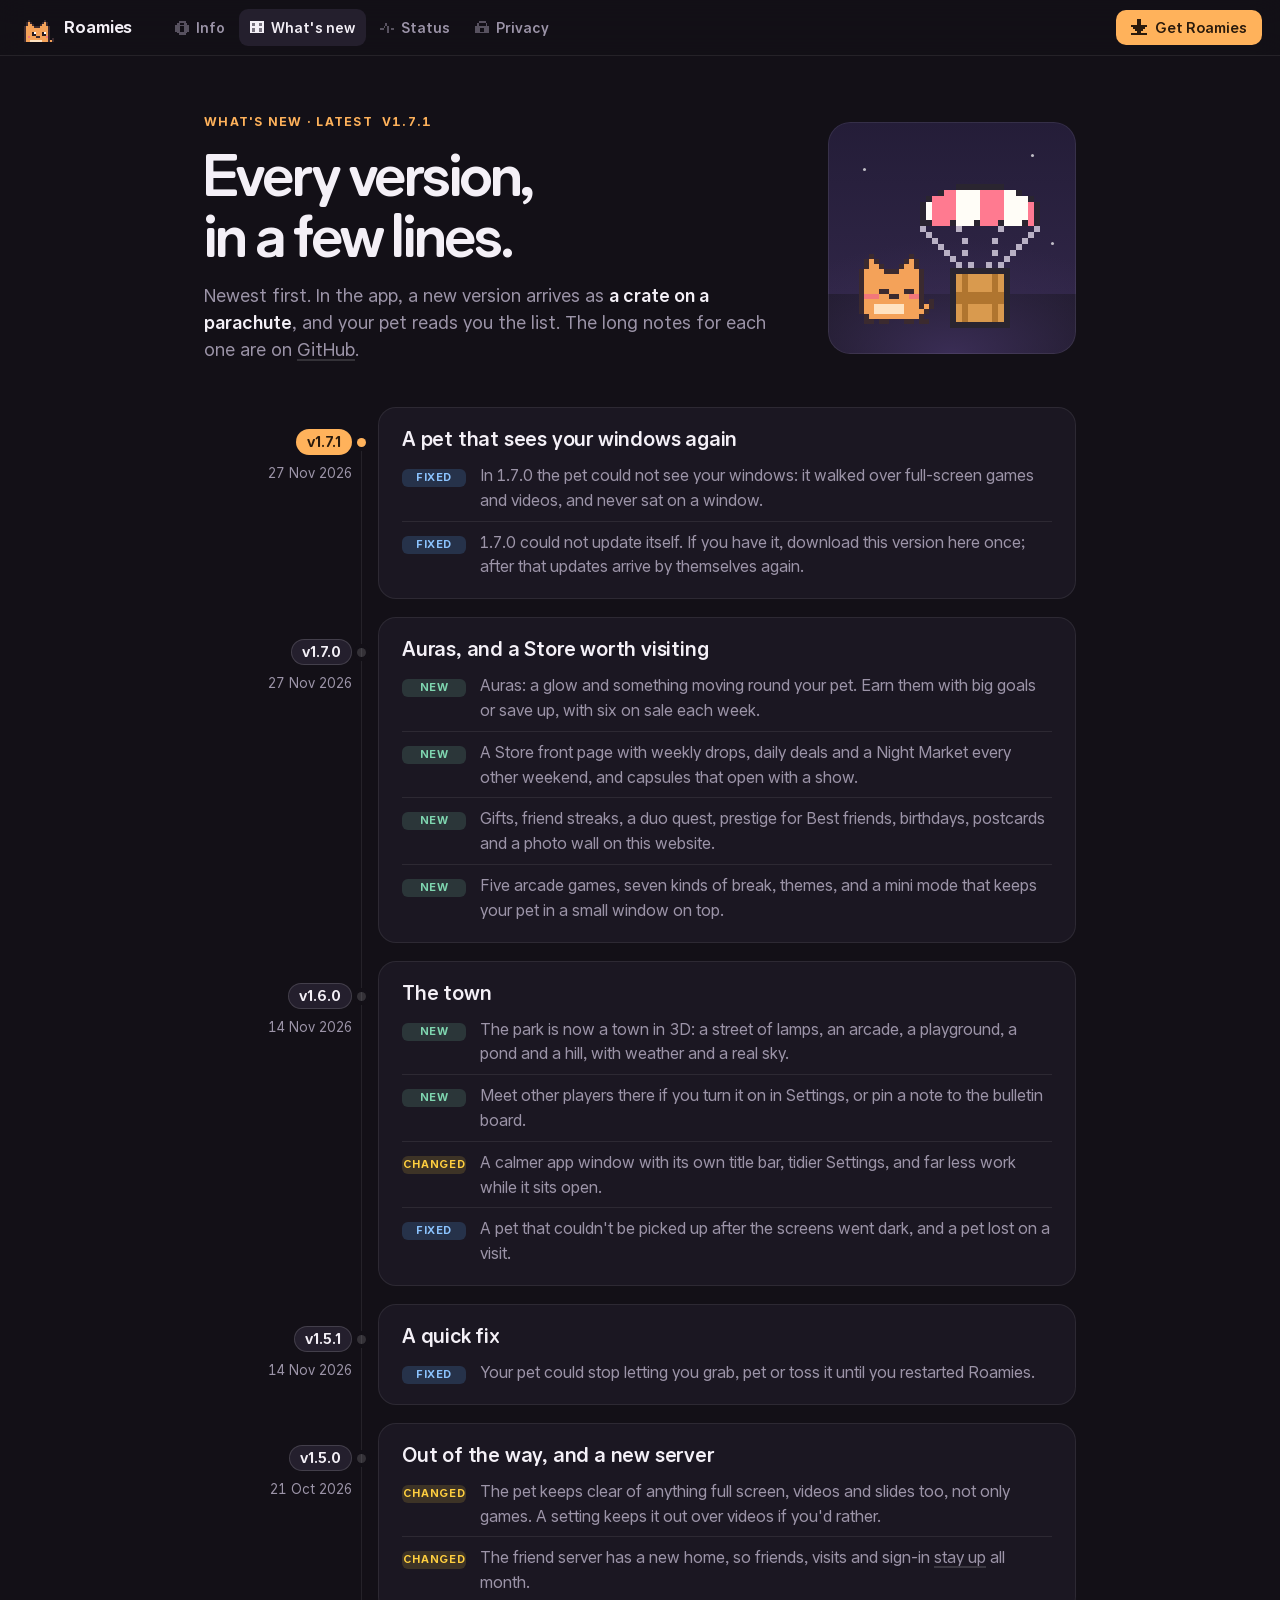
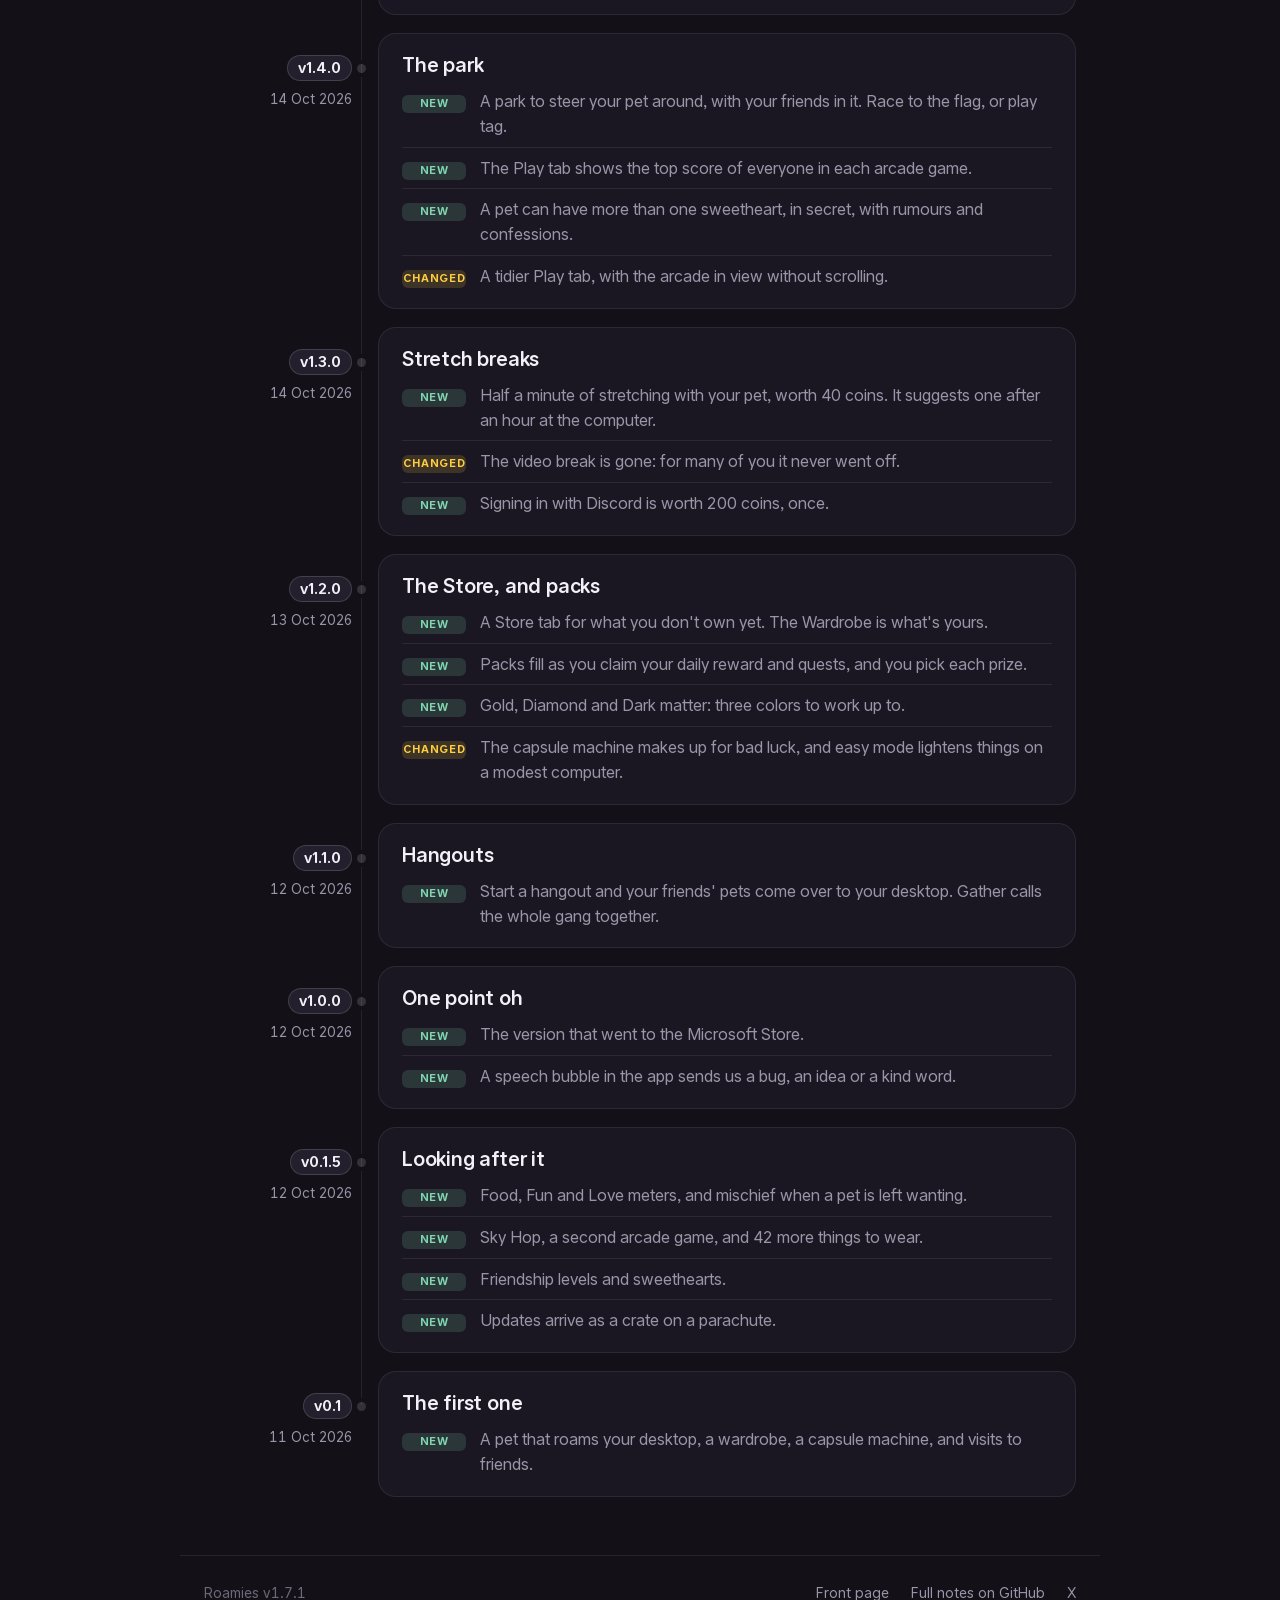
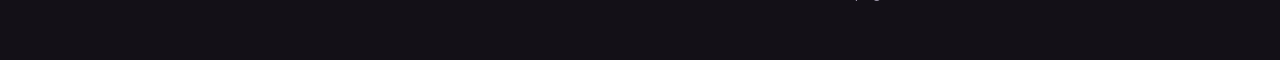
==== commit 6cb07a8a: "1.7.1 on the page: the version, and what it puts right" ====
--- a/changelog.html
+++ b/changelog.html
@@ -35,7 +35,7 @@
 <main class="wrap">
   <section class="hero">
     <div>
-      <p class="kick">What's new · latest <span data-version>v1.7.0</span></p>
+      <p class="kick">What's new · latest <span data-version>v1.7.1</span></p>
       <h1>Every version, in a few lines.</h1>
       <p class="lede">Newest first. In the app, a new version arrives as <b>a crate on a parachute</b>, and your pet reads you the list. The long notes for each one are on <a href="https://github.com/userlaws/roamies/releases">GitHub</a>.</p>
     </div>
@@ -49,7 +49,18 @@
   <!-- A version is one <li class="rel">: its number and day, a few words for a heading, and up to four lines.
        The newest goes first and carries class="newest". Tags: t-new (New), t-chg (Changed), t-fix (Fixed). -->
   <ol class="log" reversed>
-    <li class="rel newest" id="v1.7.0">
+    <li class="rel newest" id="v1.7.1">
+      <div class="rel-when"><b>v1.7.1</b><time datetime="2026-11-27">27 Nov 2026</time></div>
+      <article class="card">
+        <h2>A pet that sees your windows again</h2>
+        <ul class="changes">
+          <li><i class="t-fix">Fixed</i><span>In 1.7.0 the pet could not see your windows: it walked over full-screen games and videos, and never sat on a window.</span></li>
+          <li><i class="t-fix">Fixed</i><span>1.7.0 could not update itself. If you have it, download this version here once; after that updates arrive by themselves again.</span></li>
+        </ul>
+      </article>
+    </li>
+
+    <li class="rel" id="v1.7.0">
       <div class="rel-when"><b>v1.7.0</b><time datetime="2026-11-27">27 Nov 2026</time></div>
       <article class="card">
         <h2>Auras, and a Store worth visiting</h2>
@@ -181,7 +192,7 @@
 </main>
 
 <footer class="foot">
-  <span>Roamies <span data-version>v1.7.0</span></span>
+  <span>Roamies <span data-version>v1.7.1</span></span>
   <a href="./">Front page</a><a href="https://github.com/userlaws/roamies/releases">Full notes on GitHub</a><a href="https://x.com/roamiesapp">X</a>
 </footer>
 
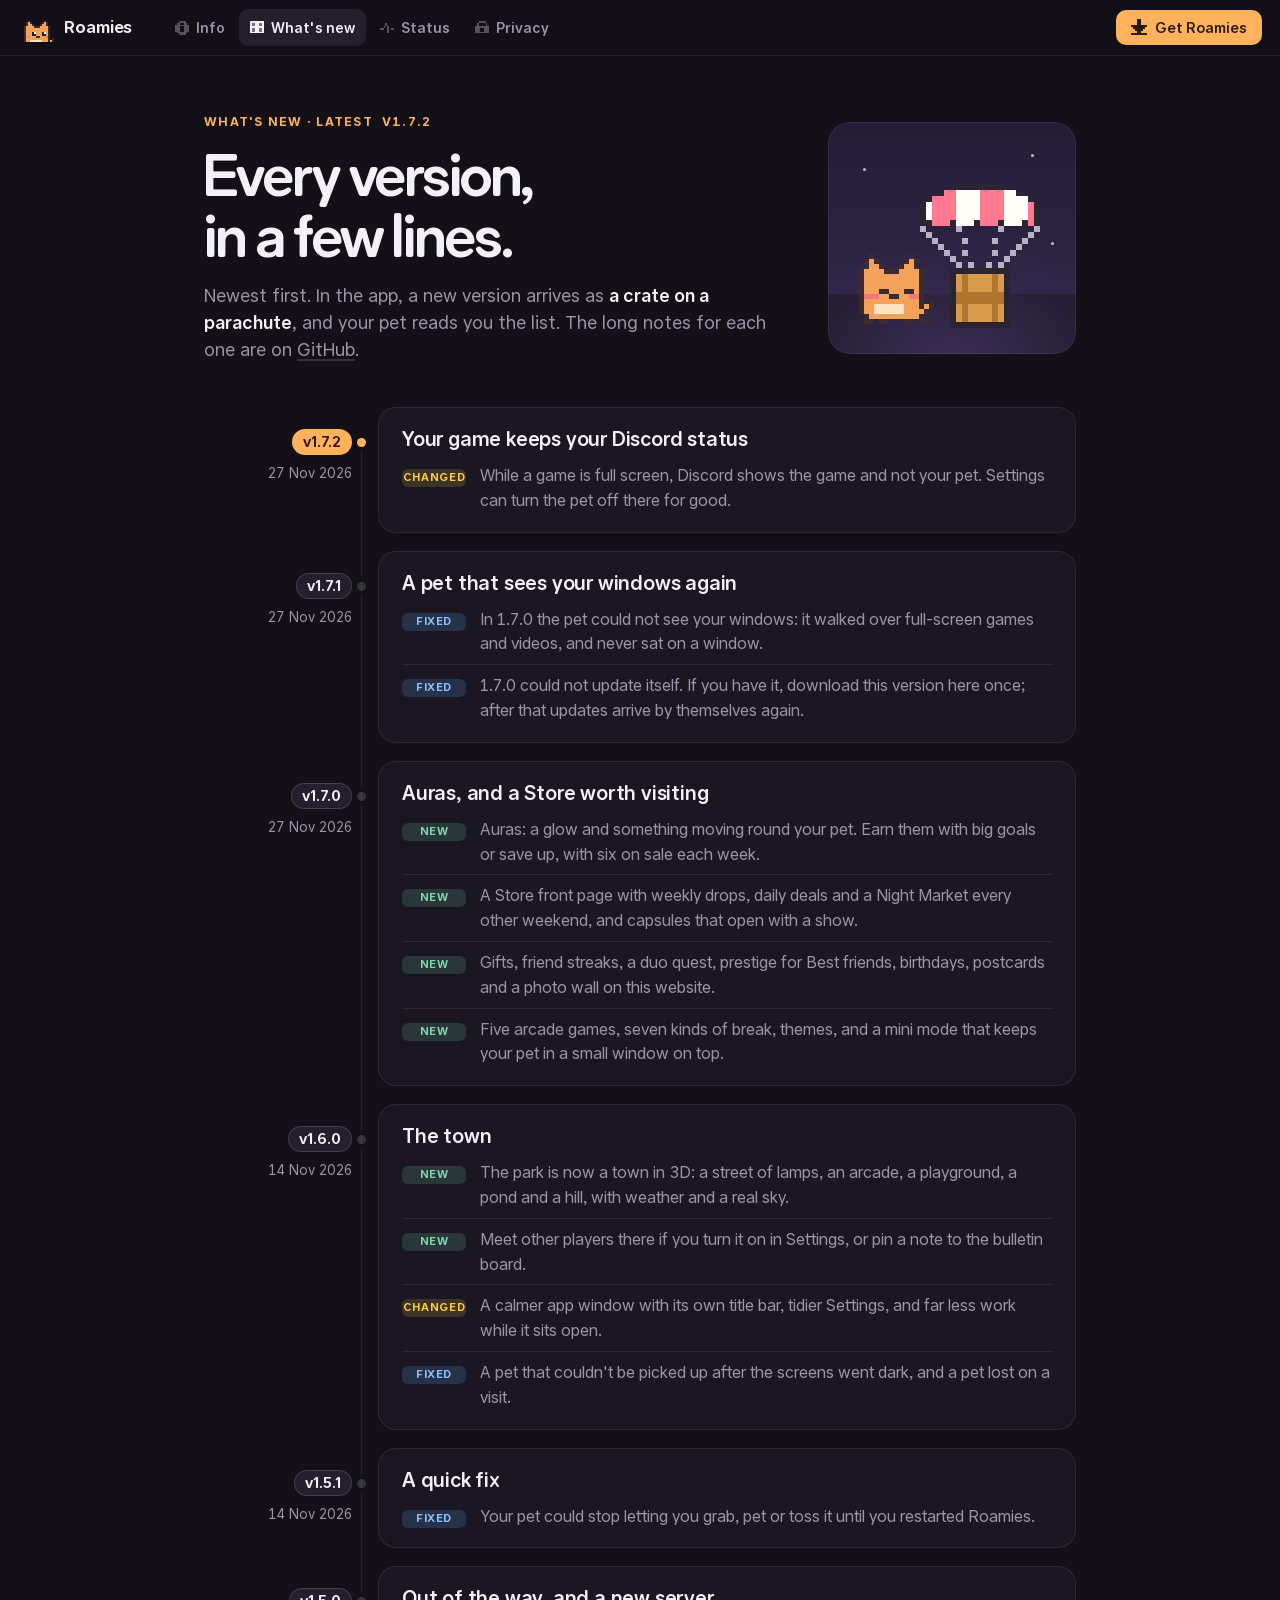
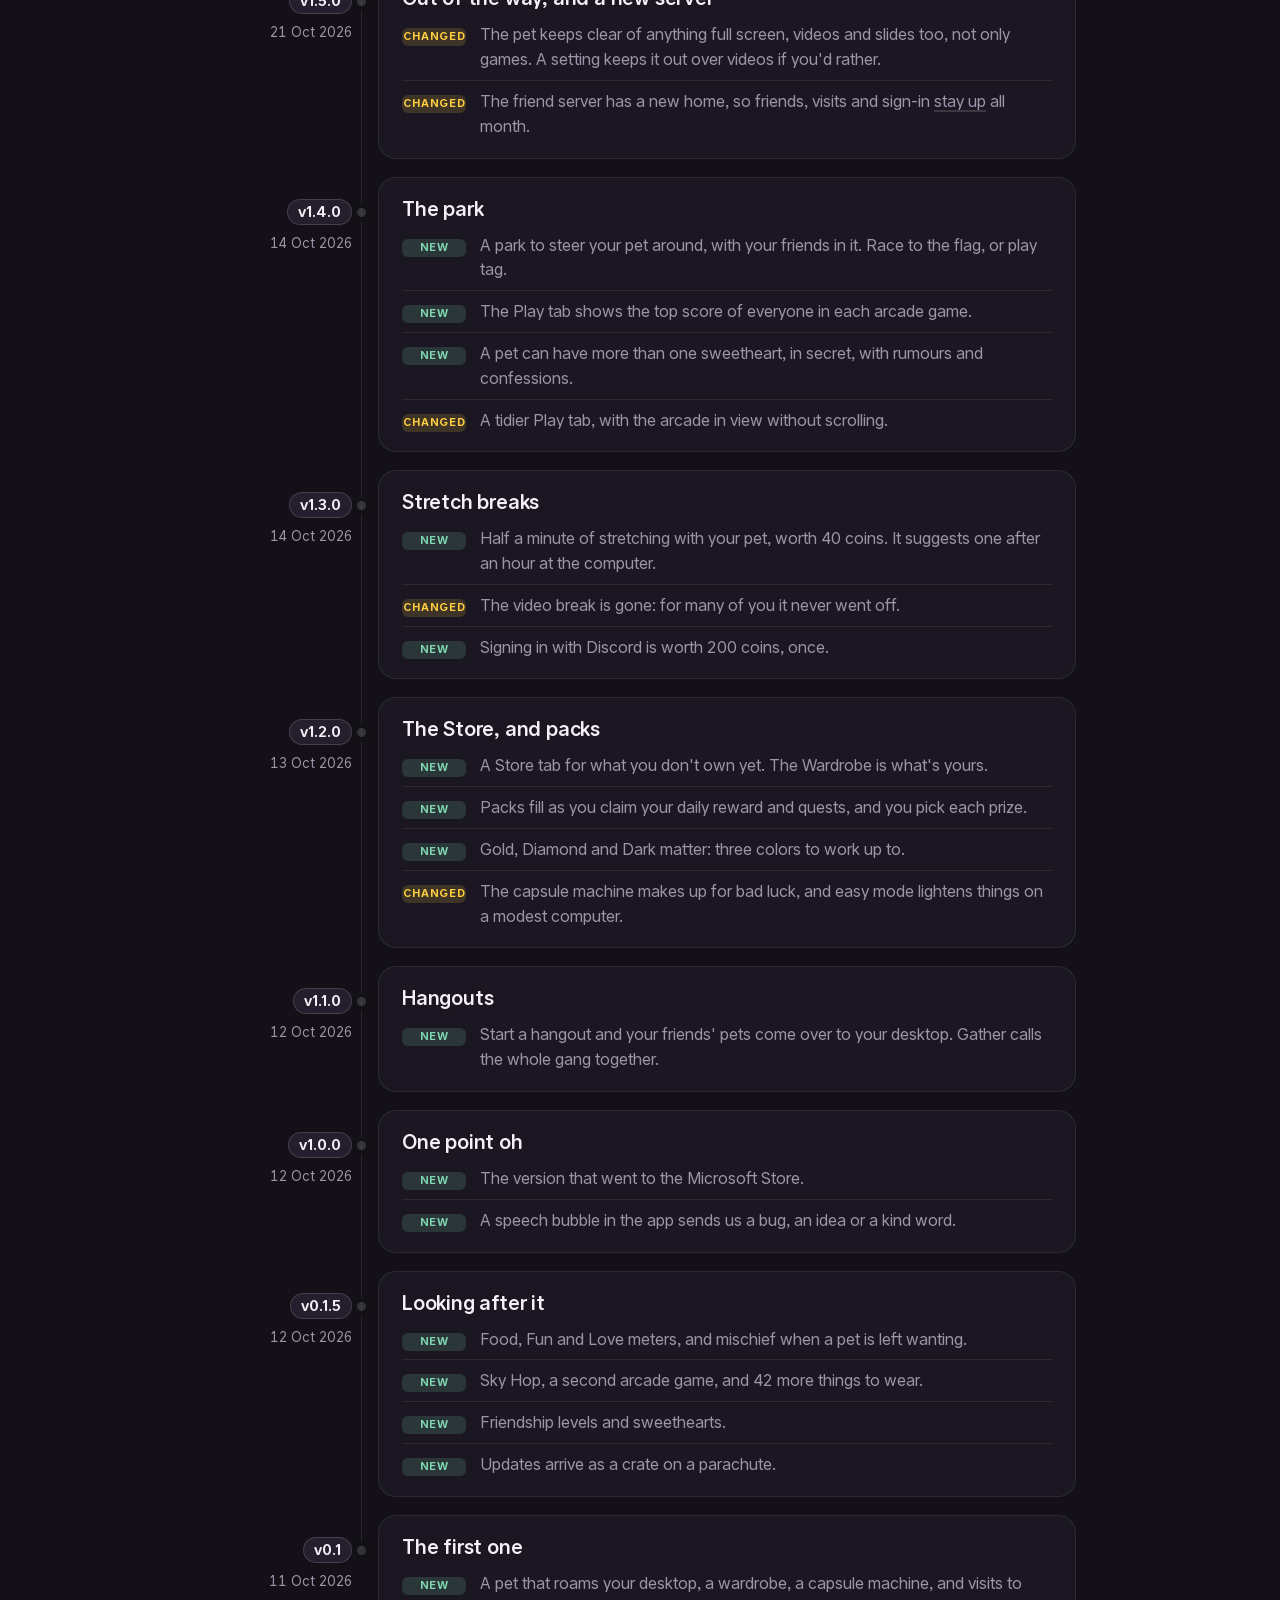
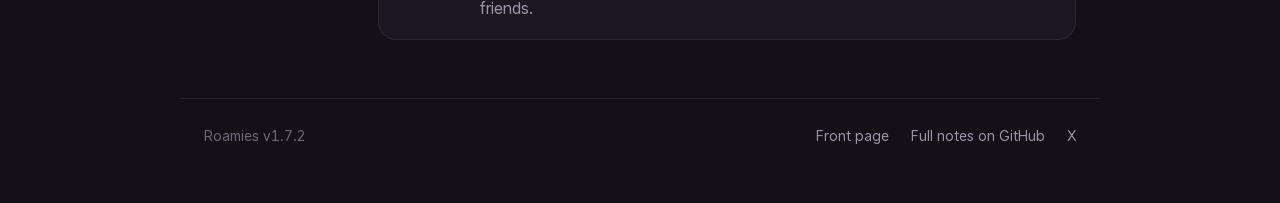
==== commit 3672aa78: "1.7.2 on the page" ====
--- a/changelog.html
+++ b/changelog.html
@@ -35,7 +35,7 @@
 <main class="wrap">
   <section class="hero">
     <div>
-      <p class="kick">What's new · latest <span data-version>v1.7.1</span></p>
+      <p class="kick">What's new · latest <span data-version>v1.7.2</span></p>
       <h1>Every version, in a few lines.</h1>
       <p class="lede">Newest first. In the app, a new version arrives as <b>a crate on a parachute</b>, and your pet reads you the list. The long notes for each one are on <a href="https://github.com/userlaws/roamies/releases">GitHub</a>.</p>
     </div>
@@ -49,7 +49,17 @@
   <!-- A version is one <li class="rel">: its number and day, a few words for a heading, and up to four lines.
        The newest goes first and carries class="newest". Tags: t-new (New), t-chg (Changed), t-fix (Fixed). -->
   <ol class="log" reversed>
-    <li class="rel newest" id="v1.7.1">
+    <li class="rel newest" id="v1.7.2">
+      <div class="rel-when"><b>v1.7.2</b><time datetime="2026-11-27">27 Nov 2026</time></div>
+      <article class="card">
+        <h2>Your game keeps your Discord status</h2>
+        <ul class="changes">
+          <li><i class="t-chg">Changed</i><span>While a game is full screen, Discord shows the game and not your pet. Settings can turn the pet off there for good.</span></li>
+        </ul>
+      </article>
+    </li>
+
+    <li class="rel" id="v1.7.1">
       <div class="rel-when"><b>v1.7.1</b><time datetime="2026-11-27">27 Nov 2026</time></div>
       <article class="card">
         <h2>A pet that sees your windows again</h2>
@@ -192,7 +202,7 @@
 </main>
 
 <footer class="foot">
-  <span>Roamies <span data-version>v1.7.1</span></span>
+  <span>Roamies <span data-version>v1.7.2</span></span>
   <a href="./">Front page</a><a href="https://github.com/userlaws/roamies/releases">Full notes on GitHub</a><a href="https://x.com/roamiesapp">X</a>
 </footer>
 
